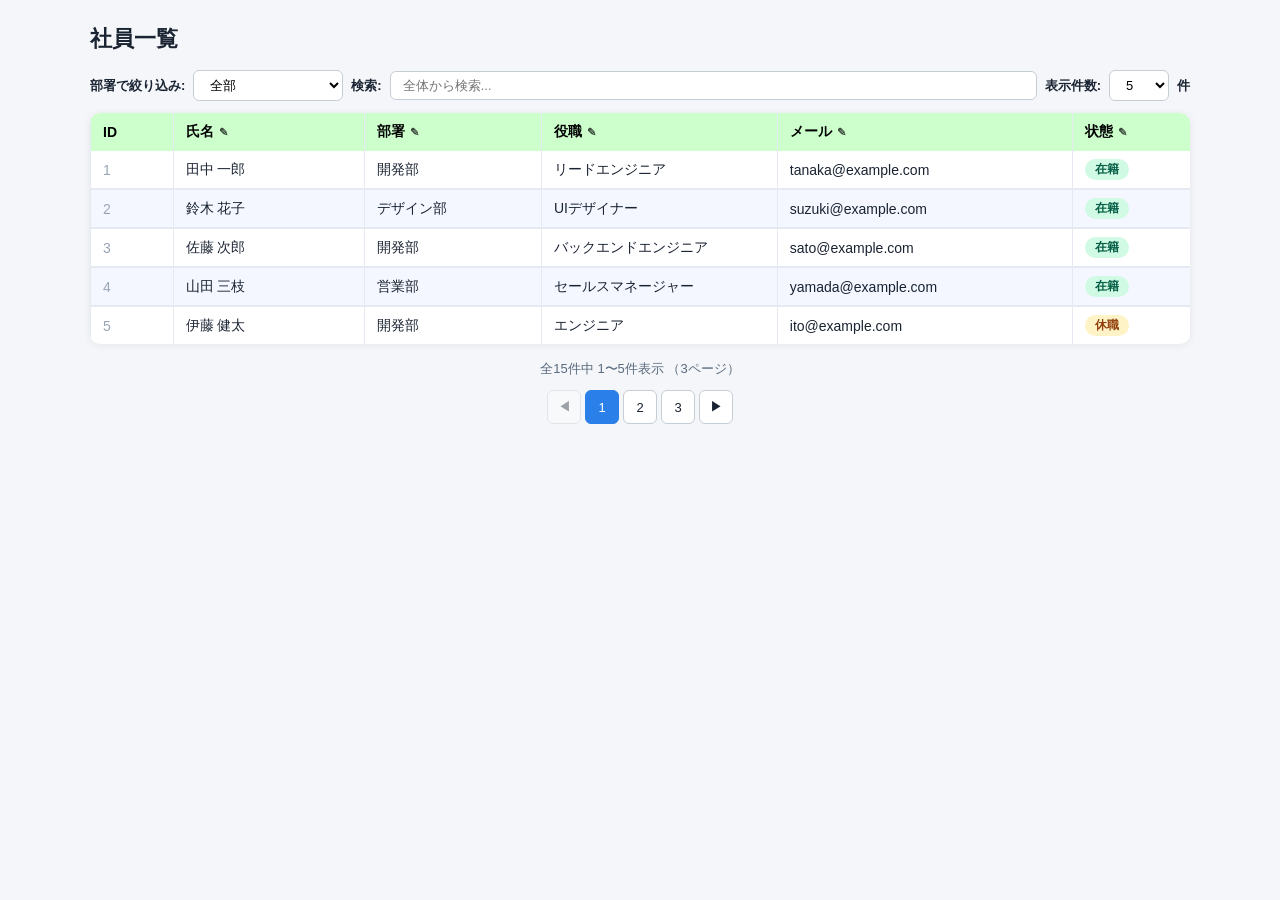
==== src/index.html @ 55ee4c4c ":add: :tada: 拡張テーブル作成 インライン編集、ページネーション、フィルター、ソート機能を備えた<table>作成" ====
<!DOCTYPE html>
<html lang="ja">
<head>
  <meta charset="UTF-8">
  <meta name="viewport" content="width=device-width, initial-scale=1">
  <title>社員テーブルサンプル</title>
  <link rel="stylesheet" href="./style.css">
</head>
<body>

<header class="page-header">
  <h1 class="page-title">社員一覧</h1>
</header>

<!-- フィルターエリア -->
<div class="filter-bar" id="js-filter-bar">
  <label class="filter-label" for="js-dept-filter">部署で絞り込み:</label>
  <select class="filter-select" id="js-dept-filter">
    <option value="">全部</option>
  </select>
  <label class="filter-label" for="js-search-input">検索:</label>
  <input class="filter-search" id="js-search-input" type="text" placeholder="全体から検索...">
  <label class="filter-label" for="js-pagesize-select">表示件数:</label>
  <select class="filter-pagesize" id="js-pagesize-select">
    <option value="5">5</option>
    <option value="10">10</option>
    <option value="25">25</option>
    <option value="50">50</option>
  </select>
  <span class="filter-label">件</span>
</div>

<!-- テーブルエリア -->
<div class="tbl-scroll" id="js-wrap">
  <table class="tbl" id="js-table">
    <thead><tr id="js-thead-row"></tr></thead>
    <tbody id="js-tbody"></tbody>
  </table>
  <p class="tbl-empty" id="js-empty-msg" hidden>該当するデータがありません。</p>
</div>

<!-- ページネーション＆情報エリア -->
<div class="pagination-bar" id="js-pag-bar">
  <span class="pag-info" id="js-pag-info"></span>
  <div class="pag-btns" id="js-pag-btns"></div>
</div>

<script src="./script.js"></script>
</body>
</html>
---- src/style.css ----
/* ── リセット＆基本 ── */
*, *::before, *::after { box-sizing: border-box; }

body {
  font-family: -apple-system, BlinkMacSystemFont, 'Segoe UI', 'Hiragino Kaku Gothic ProN',
    'Noto Sans JP', sans-serif;
  margin: 0;
  padding: 24px 16px 48px;
  background: #f4f6f9;
  color: #1a2332;
}

/* ── ヘッダー ── */
.page-header {
  max-width: 1100px;
  margin: 0 auto 16px;
}
.page-title {
  font-size: 22px;
  font-weight: 700;
  margin: 0;
}

/* ── フィルターバー ── */
.filter-bar {
  max-width: 1100px;
  margin: 0 auto 12px;
  display: flex;
  align-items: center;
  gap: 8px;
}
.filter-label {
  font-size: 13px;
  font-weight: 600;
}
.filter-select {
  padding: 6px 12px;
  font-size: 13px;
  border: 1px solid #c5cdd5;
  border-radius: 6px;
  background: #fff;
  cursor: pointer;
  font-family: inherit;
}
.filter-search {
  flex: 1;
  min-width: 120px;
  padding: 6px 12px;
  font-size: 13px;
  border: 1px solid #c5cdd5;
  border-radius: 6px;
  background: #fff;
  font-family: inherit;
}
.filter-search:focus {
  outline: none;
  border-color: #ccccff;
  box-shadow: 0 0 0 2px #ccffcc;
}
.filter-pagesize {
  padding: 6px 12px;
  font-size: 13px;
  border: 1px solid #c5cdd5;
  border-radius: 6px;
  background: #fff;
  font-family: inherit;
  width: 60px;
}
.filter-pagesize:focus {
  outline: none;
  border-color: #ccccff;
  box-shadow: 0 0 0 2px #ccffcc;
}

/* ── テーブルコンテナ（横スクロール） ── */
.tbl-scroll {
  max-width: 1100px;
  margin: 0 auto;
  overflow-x: auto;
  background: #fff;
  border-radius: 10px;
  box-shadow: 0 1px 8px rgba(0, 0, 0, 0.07);
}

/* ── テーブル ── */
.tbl {
  border-collapse: collapse;
  width: 100%;
  font-size: 14px;
  table-layout: fixed;
}
.tbl th {
  background: #ccffcc;
  color: #000000;
  padding: 10px 12px;
  text-align: left;
  font-weight: 600;
  white-space: nowrap;
  border-left: 1px solid #e5e9f2;
}

/* ソート対象ヘッダ */
.tbl th[data-sortable] { cursor: pointer; }
.tbl th[data-sortable]:hover { background: #ffcccc; }

/* 現在ソート中のヘッダ */
.tbl th[aria-sort="ascending"],
.tbl th[aria-sort="descending"] {
  background: #ccccff;
}

/* ソートインジケーター */
.tbl-sort-icon {
  margin-left: 5px;
  font-size: 11px;
  opacity: 0.9;
}
.tbl td {
  padding: 8px 12px;
  border-bottom: 2px solid #e5e9f2;
  border-left: 1px solid #e5e9f2;
  overflow: hidden;
  text-overflow: ellipsis;
  white-space: nowrap;
}
.tbl tbody tr:last-child td { border-bottom: none; }
.tbl tbody tr:nth-child(even) td { background: #f4f7ff; }

/* ヘッダー編集マーク */
.tbl-edit-hint {
  margin-left: 5px;
  font-size: 11px;
  opacity: 0.7;
}

/* 読み取り専用セル */
.tbl-cell-readonly {
  color: #9aa5b4;
  cursor: default;
}

/* 編集可能セル */
.tbl-cell-editable { cursor: pointer; }
.tbl-cell-editable:hover { background: #ebf2ff !important; }

/* 編集中セル */
.tbl-cell-editable.is-editing {
  padding: 0;
  cursor: default;
  background: #fff !important;
  box-shadow: inset 0 0 0 2px #ffcccc;
}

/* 入力要素 */
.tbl-input,
.tbl-select {
  display: block;
  width: 100%;
  padding: 8px 12px;
  border: none;
  outline: none;
  background: transparent;
  font-size: 14px;
  font-family: inherit;
  color: #1a2332;
}
.tbl-select { cursor: pointer; }

/* 状態バッジ */
.tbl-status {
  display: inline-block;
  padding: 2px 10px;
  border-radius: 9999px;
  font-size: 12px;
  font-weight: 600;
}
.tbl-status[data-status="在籍"] { background: #d1fae5; color: #065f46; }
.tbl-status[data-status="休職"] { background: #fef3c7; color: #92400e; }
.tbl-status[data-status="退職"] { background: #f3f4f6; color: #6b7280; }

/* 該当なしメッセージ */
.tbl-empty {
  text-align: center;
  padding: 24px;
  color: #9aa5b4;
  font-size: 14px;
  margin: 0;
}

/* ── ページネーション ── */
.pagination-bar {
  max-width: 1100px;
  margin: 16px auto 0;
  display: flex;
  flex-wrap: wrap;
  align-items: center;
  justify-content: center;
  gap: 8px;
}
.pag-info {
  font-size: 13px;
  color: #5a6a7e;
  width: 100%;
  text-align: center;
  margin-bottom: 4px;
}
.pag-btns {
  display: flex;
  flex-wrap: wrap;
  gap: 4px;
  justify-content: center;
}
.pag-btn {
  min-width: 34px;
  height: 34px;
  padding: 0 6px;
  border: 1px solid #c5cdd5;
  border-radius: 6px;
  background: #fff;
  font-size: 13px;
  cursor: pointer;
  font-family: inherit;
  color: #1a2332;
  display: inline-flex;
  align-items: center;
  justify-content: center;
}
.pag-btn:hover:not(:disabled) { background: #ebf2ff; }
.pag-btn[aria-current="page"] {
  background: #2b7fe8;
  color: #fff;
  border-color: #2b7fe8;
}
.pag-btn:disabled {
  opacity: 0.4;
  cursor: default;
}
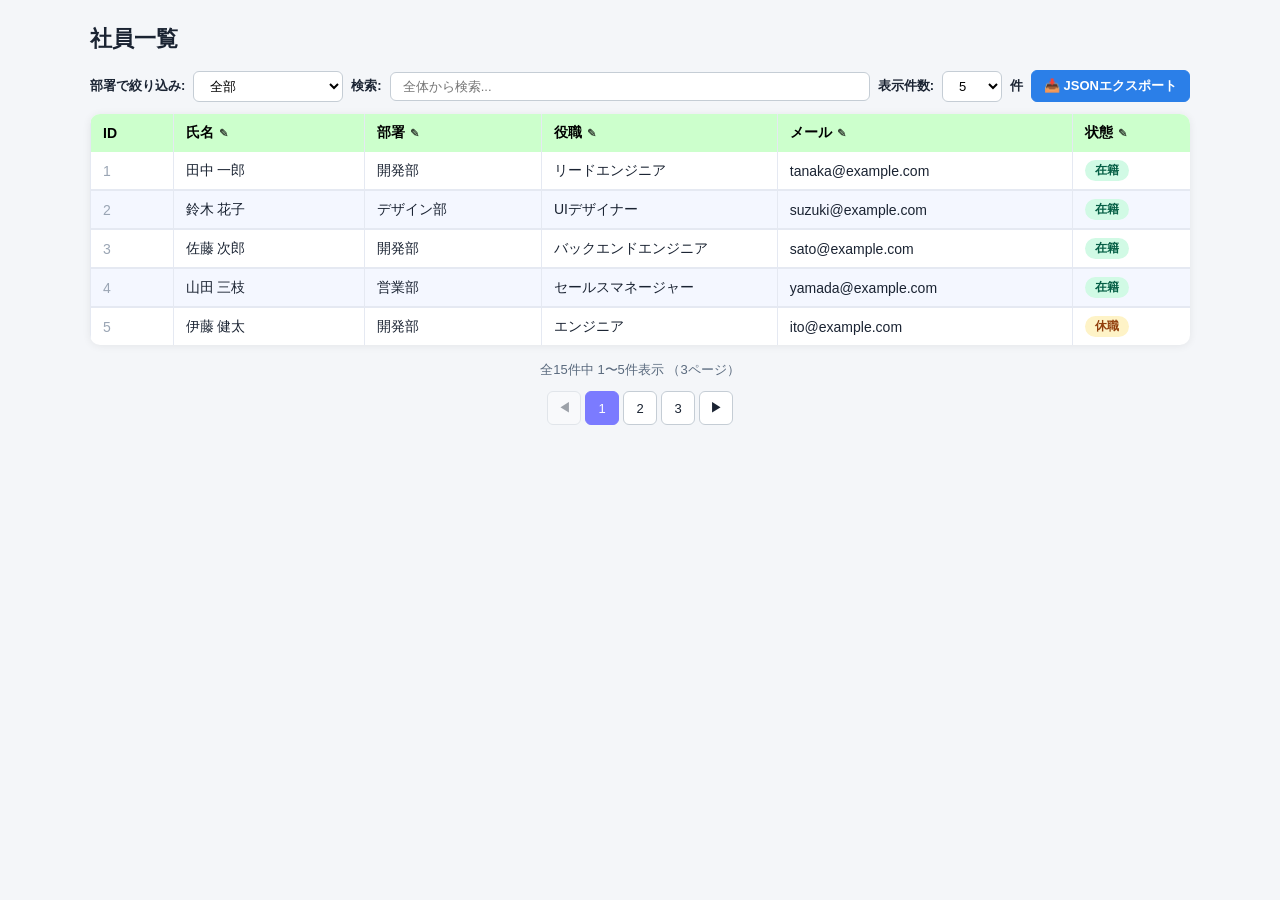
==== commit 5785ae7b: "Add localStorage auto-save and JSON export for inline editing" ====
--- a/src/index.html
+++ b/src/index.html
@@ -28,6 +28,7 @@
     <option value="50">50</option>
   </select>
   <span class="filter-label">件</span>
+  <button class="filter-export" id="js-export-btn" title="編集後のデータをJSONファイルとしてダウンロード">📥 JSONエクスポート</button>
 </div>
 
 <!-- テーブルエリア -->
--- a/src/style.css
+++ b/src/style.css
@@ -71,6 +71,21 @@
   border-color: #ccccff;
   box-shadow: 0 0 0 2px #ccffcc;
 }
+
+/* エクスポートボタン */
+.filter-export {
+  padding: 6px 12px;
+  font-size: 13px;
+  font-weight: 600;
+  border: 1px solid #2b7fe8;
+  border-radius: 6px;
+  background: #2b7fe8;
+  color: #fff;
+  cursor: pointer;
+  font-family: inherit;
+  white-space: nowrap;
+}
+.filter-export:hover { background: #1a6ad4; }
 
 /* ── テーブルコンテナ（横スクロール） ── */
 .tbl-scroll {
@@ -227,9 +242,9 @@
 }
 .pag-btn:hover:not(:disabled) { background: #ebf2ff; }
 .pag-btn[aria-current="page"] {
-  background: #2b7fe8;
+  background: #7b7bff;
   color: #fff;
-  border-color: #2b7fe8;
+  border-color: #7b7bff;
 }
 .pag-btn:disabled {
   opacity: 0.4;
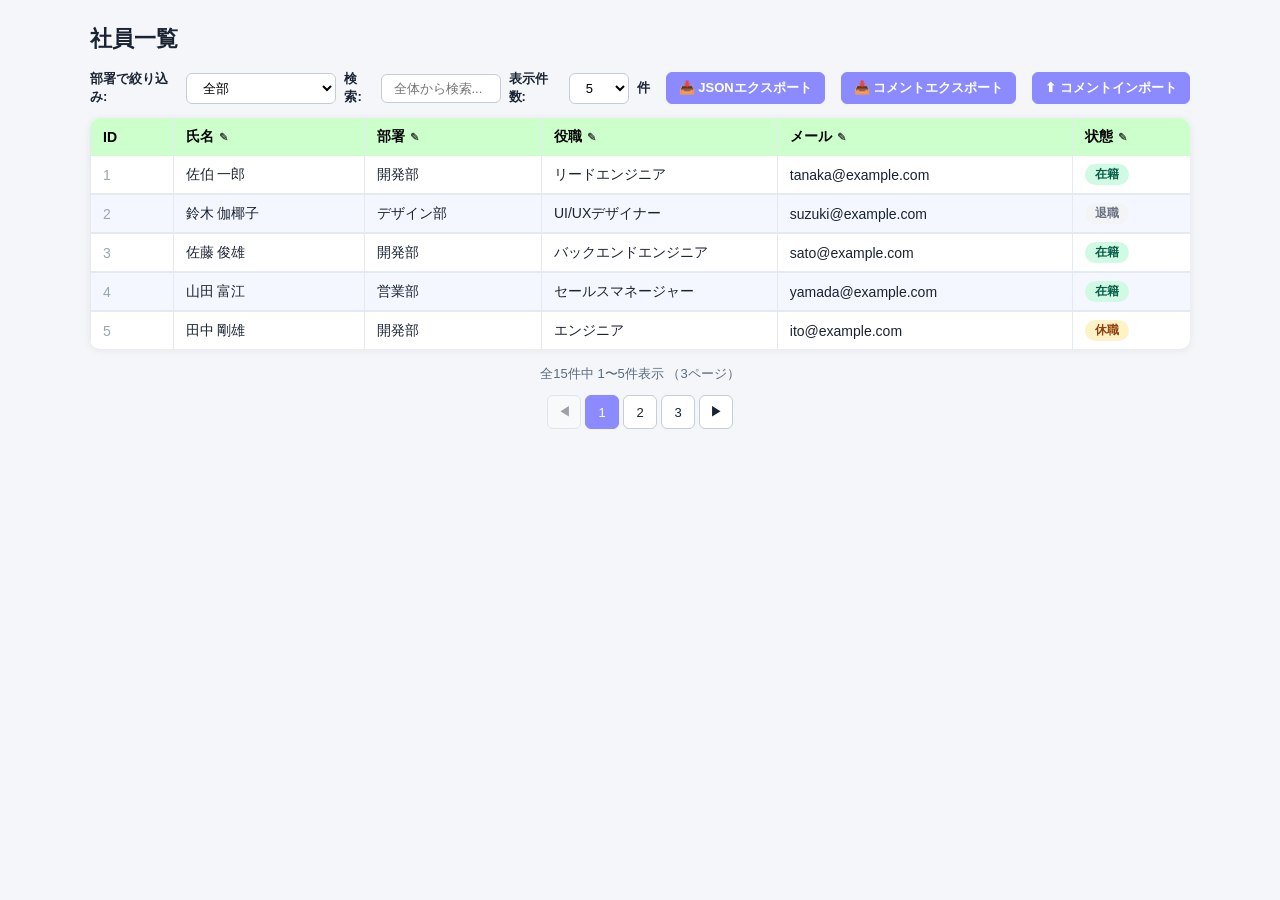
==== commit 3433921e: ":update: :sparkles: コメント付与機能追加 各セルにコメントを付与できるようした" ====
--- a/src/index.html
+++ b/src/index.html
@@ -46,6 +46,7 @@
   <div class="pag-btns" id="js-pag-btns"></div>
 </div>
 
+<script src="./comment-manager.js"></script>
 <script src="./script.js"></script>
 </body>
 </html>
--- a/src/style.css
+++ b/src/style.css
@@ -77,15 +77,15 @@
   padding: 6px 12px;
   font-size: 13px;
   font-weight: 600;
-  border: 1px solid #2b7fe8;
-  border-radius: 6px;
-  background: #2b7fe8;
+  border: 1px solid #8b8bff;
+  border-radius: 6px;
+  background: #8b8bff;
   color: #fff;
   cursor: pointer;
   font-family: inherit;
   white-space: nowrap;
 }
-.filter-export:hover { background: #1a6ad4; }
+.filter-export:hover { background: #6a6ad4; }
 
 /* ── テーブルコンテナ（横スクロール） ── */
 .tbl-scroll {
@@ -242,11 +242,154 @@
 }
 .pag-btn:hover:not(:disabled) { background: #ebf2ff; }
 .pag-btn[aria-current="page"] {
-  background: #7b7bff;
-  color: #fff;
-  border-color: #7b7bff;
+  background: #8b8bff;
+  color: #fff;
+  border-color: #8b8bff;
 }
 .pag-btn:disabled {
   opacity: 0.4;
   cursor: default;
 }
+
+/* ── コメントツールチップ ── */
+.comment-tooltip {
+  position: absolute;
+  background-color: #333;
+  color: #fff;
+  padding: 8px 12px;
+  border-radius: 4px;
+  font-size: 12px;
+  max-width: 250px;
+  word-wrap: break-word;
+  z-index: 1000;
+  box-shadow: 0 2px 8px rgba(0, 0, 0, 0.2);
+  pointer-events: auto; /* ツールチップ内の要素がクリック可能になるように */
+  opacity: 0;
+  visibility: hidden;
+  transition: opacity 0.2s, visibility 0.2s;
+}
+
+.comment-tooltip.is-visible {
+  opacity: 1;
+  visibility: visible;
+}
+
+.comment-tooltip-content {
+  margin-bottom: 5px;
+  white-space: pre-wrap; /* 改行を反映させる */
+}
+
+.comment-tooltip-edit {
+  display: flex;
+  gap: 5px;
+  margin-top: 5px;
+  padding-top: 5px;
+  border-top: 1px solid rgba(255, 255, 255, 0.2);
+}
+
+.comment-tooltip-edit button {
+  background-color: #555;
+  color: #fff;
+  border: none;
+  padding: 4px 8px;
+  border-radius: 3px;
+  cursor: pointer;
+  font-size: 11px;
+}
+
+.comment-tooltip-edit button:hover {
+  background-color: #777;
+}
+
+/* コメントがある要素のインジケーター */
+[data-has-comment="true"] {
+  position: relative;
+  border-right: 5px solid #ccccff;
+}
+
+[data-has-comment="true"]::after {
+  content: '💬'; /* コメントアイコン */
+  position: absolute;
+  top: 2px;
+  right: 2px;
+  font-size: 12px;
+  opacity: 0.7;
+}
+
+/* filter-bar のボタン間のスペースを調整 */
+.filter-bar .filter-export {
+  margin-left: 8px; /* 既存のエクスポートボタンとの間隔を調整 */
+}
+
+/* ── コメント編集モーダル ── */
+#comment-modal-overlay {
+  position: fixed;
+  top: 0;
+  left: 0;
+  width: 100%;
+  height: 100%;
+  background-color: rgba(0, 0, 0, 0.5);
+  display: flex;
+  justify-content: center;
+  align-items: center;
+  z-index: 2000; /* ツールチップより上 */
+}
+
+#comment-modal-content {
+  background-color: #fff;
+  padding: 20px;
+  border-radius: 8px;
+  box-shadow: 0 4px 16px rgba(0, 0, 0, 0.2);
+  width: 90%;
+  max-width: 400px;
+}
+
+#comment-modal-content h3 {
+  margin-top: 0;
+  font-size: 18px;
+  color: #1a2332;
+}
+
+#comment-textarea {
+  width: 100%;
+  padding: 10px;
+  margin-bottom: 15px;
+  border: 1px solid #c5cdd5;
+  border-radius: 4px;
+  font-family: inherit;
+  font-size: 14px;
+  resize: vertical; /* 垂直方向のみリサイズ可能 */
+}
+
+.comment-modal-actions {
+  display: flex;
+  justify-content: flex-end;
+  gap: 10px;
+}
+
+.comment-modal-actions button {
+  padding: 8px 15px;
+  border: none;
+  border-radius: 4px;
+  cursor: pointer;
+  font-size: 14px;
+  font-weight: 600;
+}
+
+#comment-save-btn {
+  background-color: #8b8bff;
+  color: #fff;
+}
+
+#comment-save-btn:hover {
+  background-color: #6a6ad4;
+}
+
+#comment-cancel-btn {
+  background-color: #e5e9f2;
+  color: #1a2332;
+}
+
+#comment-cancel-btn:hover {
+  background-color: #d1d5db;
+}
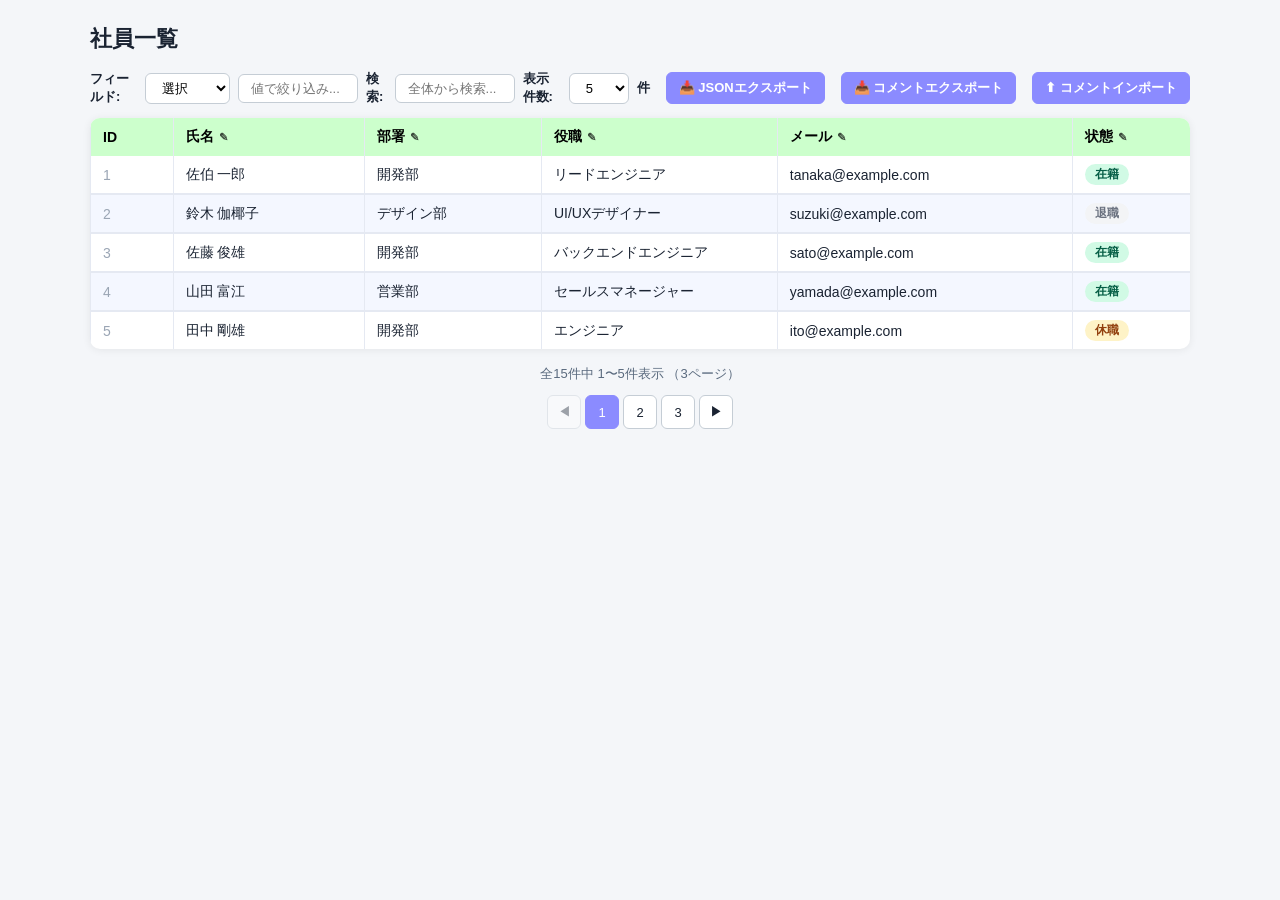
==== commit 737bb5ce: ":add: :sparkles: 検索機能改善・タスク管理表サンプル追加" ====
--- a/src/index.html
+++ b/src/index.html
@@ -14,10 +14,11 @@
 
 <!-- フィルターエリア -->
 <div class="filter-bar" id="js-filter-bar">
-  <label class="filter-label" for="js-dept-filter">部署で絞り込み:</label>
-  <select class="filter-select" id="js-dept-filter">
-    <option value="">全部</option>
+  <label class="filter-label" for="js-field-filter">フィールド:</label>
+  <select class="filter-select" id="js-field-filter">
+    <option value="">選択</option>
   </select>
+  <input class="filter-search" id="js-field-filter-input" type="text" placeholder="値で絞り込み...">
   <label class="filter-label" for="js-search-input">検索:</label>
   <input class="filter-search" id="js-search-input" type="text" placeholder="全体から検索...">
   <label class="filter-label" for="js-pagesize-select">表示件数:</label>
